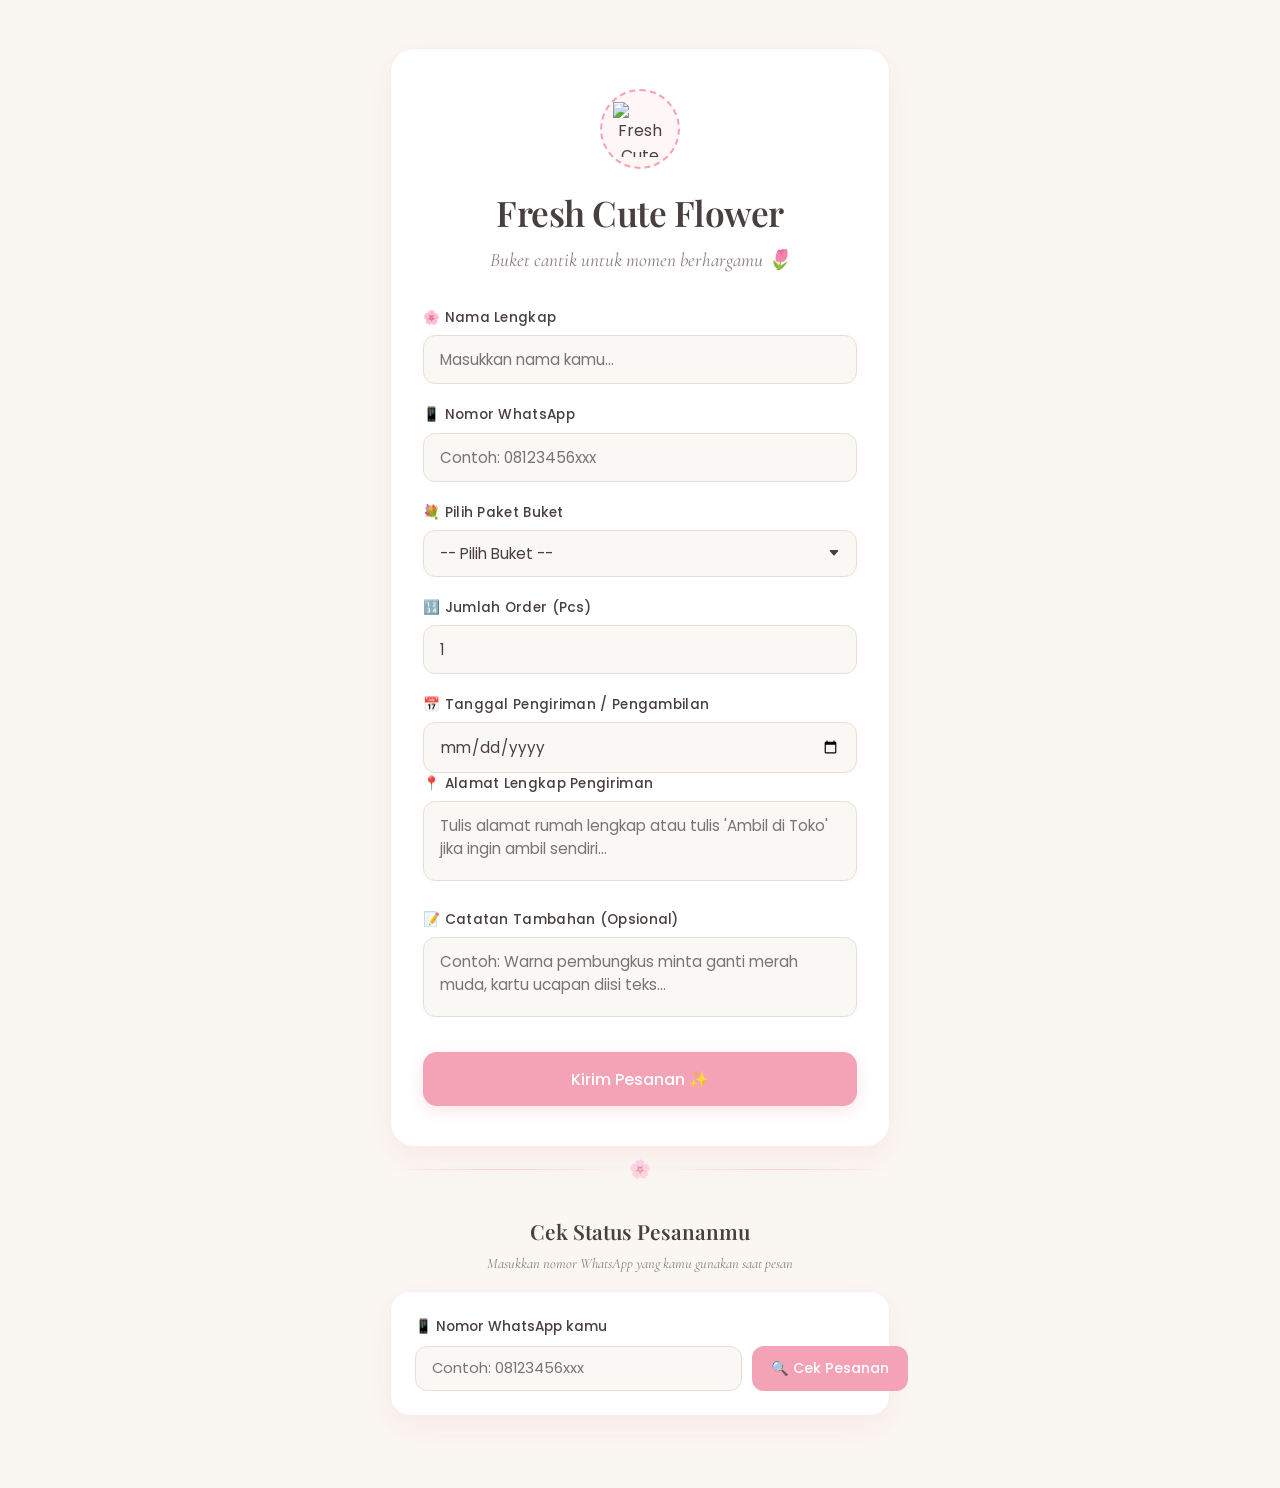
==== index.html @ 0262aad6 "Update index.html" ====
<!DOCTYPE html>
<html lang="id">
<head>
    <meta charset="UTF-8">
    <meta name="viewport" content="width=device-width, initial-scale=1.0">
    <link rel="icon" type="image/png" href="assets/favicon.png">
    <title>Fresh Cute Flower – Pesan Sekarang</title>
    <link rel="preconnect" href="https://fonts.googleapis.com">
    <link href="https://fonts.googleapis.com/css2?family=Cormorant+Garamond:ital,wght@0,400;0,600;1,400&family=Playfair+Display:ital,wght@0,400;0,600;1,400&family=Poppins:wght@300;400;500&display=swap" rel="stylesheet">
    <script src="https://cdn.jsdelivr.net/npm/@supabase/supabase-js@2"></script>
    
    <style>
    :root {
      --primary: #f3a3b5;
      --primary-hover: #eb8fa3;
      --secondary: #e6dfd3;
      --bg-cream: #faf7f2;
      --text-dark: #4a3f3f;
      --text-muted: #8c7e7e;
      --accent: #a3c4bc;
      --shadow: 0 10px 30px rgba(243, 163, 181, 0.15);
      --font-serif: 'Playfair Display', Georgia, serif;
      --font-display: 'Cormorant Garamond', serif;
      --font-sans: 'Poppins', Helvetica, sans-serif;
    }

    * { box-sizing: border-box; margin: 0; padding: 0; }

    body {
      font-family: var(--font-sans);
      background-color: var(--bg-cream);
      color: var(--text-dark);
      line-height: 1.6;
      min-height: 100vh;
      display: flex;
      flex-direction: column;
      align-items: center;
      padding: 1.5rem;
      overflow-x: hidden;
      position: relative;
    }

    /* ============================================
       ANIMASI KELOPAK
       ============================================ */
    .petal {
      position: fixed;
      top: -10%;
      user-select: none;
      pointer-events: none;
      z-index: 1;
      animation: fall linear forwards;
    }

    @keyframes fall {
      0%   { transform: translateY(0) rotate(0deg) translateX(0); opacity: 1; }
      100% { transform: translateY(110vh) rotate(360deg) translateX(100px); opacity: 0; }
    }

    /* ============================================
       CONTAINER FORM UTAMA
       ============================================ */
    .container {
      background: #ffffff;
      width: 100%;
      max-width: 500px;
      border-radius: 24px;
      padding: 2.5rem 2rem;
      box-shadow: var(--shadow);
      position: relative;
      z-index: 2;
      border: 1px solid rgba(243, 163, 181, 0.2);
      margin-top: 1.5rem;
    }

    .header {
      text-align: center;
      margin-bottom: 2rem;
    }

    .logo-container {
      width: 80px;
      height: 80px;
      margin: 0 auto 1rem;
      background-color: #fff6f7;
      border-radius: 50%;
      display: flex;
      align-items: center;
      justify-content: center;
      border: 2px dashed var(--primary);
    }

    .logo-img {
      width: 55px;
      height: 55px;
      object-fit: contain;
    }

    .header h1 {
      font-family: var(--font-serif);
      font-size: 2.2rem;
      color: var(--text-dark);
      font-weight: 600;
      letter-spacing: -0.5px;
    }

    .header p {
      font-family: var(--font-display);
      font-size: 1.2rem;
      color: var(--text-muted);
      font-style: italic;
      margin-top: 0.2rem;
    }

    .form-group { margin-bottom: 1.25rem; }

    .form-group label {
      display: block;
      font-size: 0.85rem;
      font-weight: 500;
      margin-bottom: 0.4rem;
      color: var(--text-dark);
      letter-spacing: 0.3px;
    }

    .form-control {
      width: 100%;
      padding: 0.75rem 1rem;
      font-size: 0.95rem;
      font-family: var(--font-sans);
      color: var(--text-dark);
      background-color: #faf8f5;
      border: 1px solid #ebdcd5;
      border-radius: 12px;
      transition: all 0.3s ease;
    }

    .form-control:focus {
      outline: none;
      border-color: var(--primary);
      background-color: #ffffff;
      box-shadow: 0 0 0 4px rgba(243, 163, 181, 0.15);
    }

    select.form-control {
      appearance: none;
      background-image: url("data:image/svg+xml,%3Csvg xmlns='http://www.w3.org/2000/svg' width='12' height='12' fill='%234a3f3f' viewBox='0 0 16 16'%3E%3Cpath d='M7.247 11.14 2.451 5.658C1.885 5.013 2.345 4 3.204 4h9.592a1 1 0 0 1 .753 1.659l-4.796 5.48a1 1 0 0 1-1.506 0z'/%3E%3C/svg%3E");
      background-repeat: no-repeat;
      background-position: calc(100% - 1rem) center;
    }

    textarea.form-control {
      resize: none;
      min-height: 80px;
    }

    .btn-submit {
      width: 100%;
      padding: 0.9rem;
      background-color: var(--primary);
      color: white;
      border: none;
      border-radius: 14px;
      font-size: 1rem;
      font-weight: 500;
      font-family: var(--font-sans);
      cursor: pointer;
      transition: all 0.3s ease;
      box-shadow: 0 4px 15px rgba(243, 163, 181, 0.3);
      margin-top: 0.5rem;
    }

    .btn-submit:hover {
      background-color: var(--primary-hover);
      transform: translateY(-1px);
      box-shadow: 0 6px 20px rgba(243, 163, 181, 0.4);
    }

    .btn-submit:active { transform: translateY(1px); }

    /* ============================================
       TOAST NOTIFIKASI
       ============================================ */
    .toast {
      position: fixed;
      bottom: -100px;
      left: 50%;
      transform: translateX(-50%);
      background: #4a3f3f;
      color: #fff;
      padding: 1rem 2rem;
      border-radius: 50px;
      font-size: 0.9rem;
      box-shadow: 0 10px 25px rgba(0,0,0,0.2);
      z-index: 100;
      transition: all 0.5s cubic-bezier(0.175, 0.885, 0.32, 1.275);
      white-space: nowrap;
      opacity: 0;
    }

    .toast.show { bottom: 2rem; opacity: 1; }

    /* ============================================
       SECTION HISTORY PESANAN
       Kotak di bawah form utama
       ============================================ */
    .history-section {
      width: 100%;
      max-width: 500px;
      margin-top: 1.5rem;
      margin-bottom: 2rem;
      position: relative;
      z-index: 2;
    }

    /* Judul section history */
    .history-title {
      font-family: var(--font-serif);
      font-size: 1.3rem;
      color: var(--text-dark);
      text-align: center;
      margin-bottom: 1rem;
      font-weight: 600;
    }

    .history-title span {
      font-family: var(--font-display);
      font-style: italic;
      font-size: 0.9rem;
      color: var(--text-muted);
      display: block;
      font-weight: 400;
      margin-top: 0.2rem;
    }

    /* Kotak pencarian nomor HP */
    .history-search-box {
      background: #ffffff;
      border-radius: 20px;
      padding: 1.5rem;
      box-shadow: var(--shadow);
      border: 1px solid rgba(243, 163, 181, 0.2);
      margin-bottom: 1rem;
    }

    .history-search-box label {
      display: block;
      font-size: 0.85rem;
      font-weight: 500;
      margin-bottom: 0.5rem;
      color: var(--text-dark);
    }

    /* Baris input + tombol cari */
    .search-row {
      display: flex;
      gap: 0.6rem;
    }

    .search-row input {
      flex: 1;
      padding: 0.7rem 1rem;
      font-size: 0.92rem;
      font-family: var(--font-sans);
      color: var(--text-dark);
      background-color: #faf8f5;
      border: 1px solid #ebdcd5;
      border-radius: 12px;
      transition: all 0.3s ease;
      outline: none;
    }

    .search-row input:focus {
      border-color: var(--primary);
      background: #fff;
      box-shadow: 0 0 0 3px rgba(243, 163, 181, 0.15);
    }

    .btn-search {
      padding: 0.7rem 1.2rem;
      background-color: var(--primary);
      color: white;
      border: none;
      border-radius: 12px;
      font-size: 0.88rem;
      font-weight: 500;
      font-family: var(--font-sans);
      cursor: pointer;
      transition: all 0.2s ease;
      white-space: nowrap;
    }

    .btn-search:hover {
      background-color: var(--primary-hover);
      transform: translateY(-1px);
    }

    /* ============================================
       HASIL HISTORY — daftar kartu pesanan
       ============================================ */
    .history-results {
      display: none; /* tersembunyi sebelum cari */
    }

    /* Muncul setelah pencarian */
    .history-results.show {
      display: block;
      animation: fadeUp 0.35s ease;
    }

    @keyframes fadeUp {
      from { opacity: 0; transform: translateY(10px); }
      to   { opacity: 1; transform: translateY(0); }
    }

    /* Info nama pembeli di atas hasil */
    .history-info {
      text-align: center;
      font-size: 0.85rem;
      color: var(--text-muted);
      margin-bottom: 0.8rem;
      font-style: italic;
      font-family: var(--font-display);
      font-size: 1rem;
    }

    /* Satu kartu pesanan */
    .history-card {
      background: #ffffff;
      border-radius: 16px;
      padding: 1.2rem 1.4rem;
      margin-bottom: 0.8rem;
      box-shadow: 0 4px 15px rgba(243, 163, 181, 0.1);
      border: 1px solid rgba(243, 163, 181, 0.25);
      transition: box-shadow 0.2s;
    }

    .history-card:hover {
      box-shadow: 0 6px 20px rgba(243, 163, 181, 0.2);
    }

    /* Baris atas kartu: nama produk + waktu */
    .hcard-head {
      display: flex;
      justify-content: space-between;
      align-items: flex-start;
      margin-bottom: 0.7rem;
      flex-wrap: wrap;
      gap: 4px;
    }

    .hcard-produk {
      font-family: var(--font-serif);
      font-size: 1rem;
      font-weight: 600;
      color: var(--text-dark);
    }

    .hcard-waktu {
      font-size: 0.72rem;
      color: var(--text-muted);
    }

    /* Info detail pesanan */
    .hcard-info {
      display: flex;
      flex-direction: column;
      gap: 5px;
      margin-bottom: 0.8rem;
    }

    .hcard-row {
      display: flex;
      gap: 8px;
      font-size: 0.83rem;
    }

    .hcard-row .lbl {
      color: var(--text-muted);
      min-width: 90px;
      font-size: 0.8rem;
    }

    .hcard-row .val {
      color: var(--text-dark);
      font-weight: 500;
    }

    /* ============================================
       BADGE STATUS PESANAN
       Warna berbeda untuk tiap status
       ============================================ */
    .status-badge {
      display: inline-flex;
      align-items: center;
      gap: 5px;
      padding: 0.3rem 0.9rem;
      border-radius: 20px;
      font-size: 0.78rem;
      font-weight: 600;
      letter-spacing: 0.03em;
    }

    /* Status: Baru — biru */
    .status-baru {
      background: #e8f0fe;
      color: #1a56db;
      border: 1px solid #c3d3fa;
    }

    /* Status: Diproses — kuning/amber */
    .status-diproses {
      background: #fff8e1;
      color: #d48806;
      border: 1px solid #ffe082;
    }

    /* Status: Selesai — hijau */
    .status-selesai {
      background: #e8f5e9;
      color: #2e7d32;
      border: 1px solid #a5d6a7;
    }

    /* Pesan kosong / tidak ada pesanan */
    .history-empty {
      text-align: center;
      padding: 1.5rem;
      background: #fff;
      border-radius: 16px;
      border: 1px dashed rgba(243,163,181,0.4);
      font-family: var(--font-display);
      font-style: italic;
      color: var(--text-muted);
      font-size: 1rem;
    }

    /* Loading state */
    .history-loading {
      text-align: center;
      padding: 1rem;
      color: var(--text-muted);
      font-size: 0.88rem;
      font-style: italic;
      font-family: var(--font-display);
    }

    /* Divider dekoratif antar section */
    .section-divider {
      width: 100%;
      max-width: 500px;
      display: flex;
      align-items: center;
      gap: 12px;
      margin: 0.5rem 0;
      z-index: 2;
      position: relative;
    }

    .section-divider::before,
    .section-divider::after {
      content: '';
      flex: 1;
      height: 1px;
      background: linear-gradient(90deg, transparent, rgba(243,163,181,0.5), transparent);
    }

    .section-divider span {
      font-size: 1.1rem;
      opacity: 0.6;
    }

    @media (max-width: 480px) {
      body { padding: 1rem; }
      .container { padding: 2rem 1.25rem; }
      .header h1 { font-size: 1.8rem; }
      .search-row { flex-direction: column; }
      .btn-search { width: 100%; }
    }
  </style>
</head>
<body>

  <!-- FORM PEMESANAN -->
  <div class="container">
    <div class="header">
      <div class="logo-container">
        <img src="assets/logo.png" alt="Fresh Cute Flower" class="logo-img">
      </div>
      <h1>Fresh Cute Flower</h1>
      <p>Buket cantik untuk momen berhargamu 🌷</p>
    </div>

    <div id="orderForm">
      <div class="form-group">
        <label for="nama">🌸 Nama Lengkap</label>
        <input type="text" id="nama" class="form-control" placeholder="Masukkan nama kamu...">
      </div>

      <div class="form-group">
        <label for="nohp">📱 Nomor WhatsApp</label>
        <input type="tel" id="nohp" class="form-control" placeholder="Contoh: 08123456xxx">
      </div>

      <div class="form-group">
        <label for="produk">💐 Pilih Paket Buket</label>
        <select id="produk" class="form-control">
          <option value="" disabled selected>-- Pilih Buket --</option>
          <option value="Buket 20K">Buket 20K</option>
          <option value="Buket 10K">Buket 10K</option>
          <option value="Buket 5K">Buket 5K</option>
        </select>
      </div>

      <div class="form-group">
        <label for="jumlah">🔢 Jumlah Order (Pcs)</label>
        <input type="number" id="jumlah" class="form-control" min="1" value="1">
      </div>

      <div class="form-group">
        <label for="tanggal">📅 Tanggal Pengiriman / Pengambilan</label>
        <input type="date" id="tanggal" class="form-control" placeholder="dd/mm/yyy>
      </div>

      <div class="form-group">
        <label for="alamat">📍 Alamat Lengkap Pengiriman</label>
        <textarea id="alamat" class="form-control" placeholder="Tulis alamat rumah lengkap atau tulis 'Ambil di Toko' jika ingin ambil sendiri..."></textarea>
      </div>

      <div class="form-group">
        <label for="catatan">📝 Catatan Tambahan (Opsional)</label>
        <textarea id="catatan" class="form-control" placeholder="Contoh: Warna pembungkus minta ganti merah muda, kartu ucapan diisi teks..."></textarea>
      </div>

      <button type="button" class="btn-submit" onclick="submitOrder()">Kirim Pesanan ✨</button>
    </div>
  </div>

  <!-- DIVIDER DEKORATIF -->
  <div class="section-divider">
    <span>🌸</span>
  </div>

  <!-- ==========================================
       SECTION HISTORY PESANAN
       Pembeli cari pesanannya pakai nomor HP
       ========================================== -->
  <div class="history-section">

    <div class="history-title">
      Cek Status Pesananmu
      <span>Masukkan nomor WhatsApp yang kamu gunakan saat pesan</span>
    </div>

    <!-- Kotak pencarian -->
    <div class="history-search-box">
      <label for="searchHp">📱 Nomor WhatsApp kamu</label>
      <div class="search-row">
        <input
          type="tel"
          id="searchHp"
          placeholder="Contoh: 08123456xxx"
          onkeydown="if(event.key==='Enter') searchHistory()"
        />
        <!-- onclick panggil fungsi searchHistory() -->
        <button class="btn-search" onclick="searchHistory()">🔍 Cek Pesanan</button>
      </div>
    </div>

    <!-- Hasil pencarian (awalnya tersembunyi) -->
    <div class="history-results" id="historyResults">
      <!-- Diisi oleh JavaScript -->
    </div>

  </div>

  <!-- Toast notifikasi -->
  <div class="toast" id="toast">Pesananmu sukses terkirim! 🌷</div>

  <script>
    // ==========================================
    // KONFIGURASI SUPABASE
    // ==========================================
    const SUPABASE_URL     = "https://vhfhitghvmgqzxbglzfp.supabase.co";
    const SUPABASE_ANON_KEY = "eyJhbGciOiJIUzI1NiIsInR5cCI6IkpXVCJ9.eyJpc3MiOiJzdXBhYmFzZSIsInJlZiI6InZoZmhpdGdodm1ncXp4YmdsemZwIiwicm9sZSI6ImFub24iLCJpYXQiOjE3NzkzODU4NzEsImV4cCI6MjA5NDk2MTg3MX0.bJfdceQ44DQ8C35kZ_RT557EVBikku5B7BQqiYnJAWw";
    const _supabase = supabase.createClient(SUPABASE_URL, SUPABASE_ANON_KEY);


    // ==========================================
    // 1. ANIMASI KELOPAK
    // ==========================================
    const petalEmojis = ['🌸', '🌺', '🌷', '💮', '🏵️'];

    function createPetal() {
      const el = document.createElement('div');
      el.className = 'petal';
      el.textContent = petalEmojis[Math.floor(Math.random() * petalEmojis.length)];
      el.style.left = Math.random() * 100 + 'vw';
      el.style.fontSize = (0.9 + Math.random() * 1.1) + 'rem';
      const dur = 7 + Math.random() * 7;
      el.style.animationDuration = dur + 's';
      el.style.animationDelay = (Math.random() * 4) + 's';
      el.style.opacity = 0.5 + Math.random() * 0.5;
      document.body.appendChild(el);
      setTimeout(() => el.remove(), (dur + 5) * 1000);
    }

    setInterval(createPetal, 1300);
    for (let i = 0; i < 6; i++) setTimeout(createPetal, i * 400);


    // ==========================================
    // 2. SUBMIT PESANAN KE SUPABASE
    // ==========================================
    function submitOrder() {
      const nama    = document.getElementById('nama').value.trim();
      const nohp    = document.getElementById('nohp').value.trim();
      const produk  = document.getElementById('produk').value;
      const jumlah  = document.getElementById('jumlah').value;
      const tanggal = document.getElementById('tanggal').value;
      const alamat  = document.getElementById('alamat').value.trim();
      const catatan = document.getElementById('catatan').value.trim();

      if (!nama || !nohp || !produk || !jumlah || !tanggal || !alamat) {
        alert('Mohon lengkapi semua field ya~ 🌷');
        return;
      }

      let hargaPerPcs = 0;
      if (produk === 'Buket 20K')      hargaPerPcs = 20000;
      else if (produk === 'Buket 10K') hargaPerPcs = 10000;
      else if (produk === 'Buket 5K')  hargaPerPcs = 5000;

      const totalHarga = parseInt(jumlah) * hargaPerPcs;

      let teksDetailOrder = `Produk: ${produk} (${jumlah} pcs) | Tgl Kirim: ${tanggal}`;
      if (catatan) teksDetailOrder += ` | Catatan: ${catatan}`;

      _supabase.from('pesanan').insert([{
        nama_pembeli: nama,
        nomor_hp:     nohp,
        alamat:       alamat,
        detail_order: teksDetailOrder,
        total_harga:  totalHarga,
        status:       'baru',
        tanggal:      tanggal
      }])
      .then(({ error }) => {
        if (error) {
          alert('Gagal mengirim ke database: ' + error.message);
        } else {
          // Tampilkan toast sukses
          const toast = document.getElementById('toast');
          toast.classList.add('show');
          setTimeout(() => toast.classList.remove('show'), 4500);

          // Reset semua input
          ['nama','nohp','jumlah','tanggal','alamat','catatan'].forEach(id => {
            document.getElementById(id).value = '';
          });
          document.getElementById('produk').value = '';

          // Otomatis isi nomor HP di kolom cek history
          // dan langsung tampilkan history pesanan pembeli ini
          document.getElementById('searchHp').value = nohp;
          searchHistory();
        }
      });
    }


    // ==========================================
    // 3. FUNGSI CEK HISTORY PESANAN
    //    Cari pesanan berdasarkan nomor HP pembeli
    //    Hanya tampil pesanan milik nomor HP itu
    // ==========================================
    function searchHistory() {
      const hp = document.getElementById('searchHp').value.trim();
      const resultsEl = document.getElementById('historyResults');

      // Validasi: nomor HP harus diisi
      if (!hp) {
        alert('Masukkan nomor WhatsApp kamu dulu ya~ 🌷');
        return;
      }

      // Tampilkan area hasil + loading
      resultsEl.classList.add('show');
      resultsEl.innerHTML = '<div class="history-loading">🌸 Sedang mencari pesananmu...</div>';

      // Query ke Supabase:
      // .eq('nomor_hp', hp) = filter hanya nomor HP yang cocok
      // .order('id', { ascending: false }) = terbaru di atas
      _supabase
        .from('pesanan')
        .select('*')
        .eq('nomor_hp', hp)
        .order('id', { ascending: false })
        .then(({ data, error }) => {

          if (error) {
            resultsEl.innerHTML = `<div class="history-empty">Gagal mengambil data: ${error.message}</div>`;
            return;
          }

          // Tidak ada pesanan dengan nomor HP ini
          if (!data || data.length === 0) {
            resultsEl.innerHTML = `
              <div class="history-empty">
                Belum ada pesanan dengan nomor <b>${hp}</b> 🌷<br>
                <small style="font-size:0.8rem;margin-top:4px;display:block">Pastikan nomor yang kamu masukkan sama dengan saat pesan</small>
              </div>
            `;
            return;
          }

          // Ada pesanan — tampilkan semua
          // Ambil nama dari pesanan pertama
          const namaPembeli = data[0].nama_pembeli;

          // Render kartu tiap pesanan
          const cards = data.map(order => {

            // Tentukan badge status
            const status = order.status || 'baru';
            const badgeMap = {
              baru:     { cls: 'status-baru',     icon: '🔵', label: 'Pesanan Baru' },
              diproses: { cls: 'status-diproses',  icon: '🟡', label: 'Sedang Diproses' },
              selesai:  { cls: 'status-selesai',   icon: '🟢', label: 'Selesai / Siap Kirim' }
            };
            const badge = badgeMap[status] || badgeMap['baru'];

            // Format tanggal pesan masuk
            // order.created_at = waktu otomatis dari Supabase
            const waktuMasuk = order.created_at
              ? new Date(order.created_at).toLocaleDateString('id-ID', {
                  day: 'numeric', month: 'long', year: 'numeric'
                })
              : '-';

            // Format total harga ke Rupiah
            const totalFmt = order.total_harga
              ? 'Rp ' + parseInt(order.total_harga).toLocaleString('id-ID')
              : '-';

            return `
              <div class="history-card">
                <div class="hcard-head">
                  <span class="hcard-produk">💐 ${order.detail_order}</span>
                  <span class="hcard-waktu">${waktuMasuk}</span>
                </div>
                <div class="hcard-info">
                  <div class="hcard-row">
                    <span class="lbl">💰 Total</span>
                    <span class="val">${totalFmt}</span>
                  </div>
                  <div class="hcard-row">
                    <span class="lbl">📍 Alamat</span>
                    <span class="val">${order.alamat}</span>
                  </div>
                </div>
                <!-- Badge status — warna berubah sesuai yang diupdate admin -->
                <span class="status-badge ${badge.cls}">
                  ${badge.icon} ${badge.label}
                </span>
              </div>
            `;
          }).join('');

          // Gabungkan info nama + semua kartu
          resultsEl.innerHTML = `
            <div class="history-info">
              Halo, <b>${namaPembeli}</b>! 🌸 Kamu punya <b>${data.length}</b> pesanan
            </div>
            ${cards}
          `;
        });
    }
  </script>
</body>
</html>
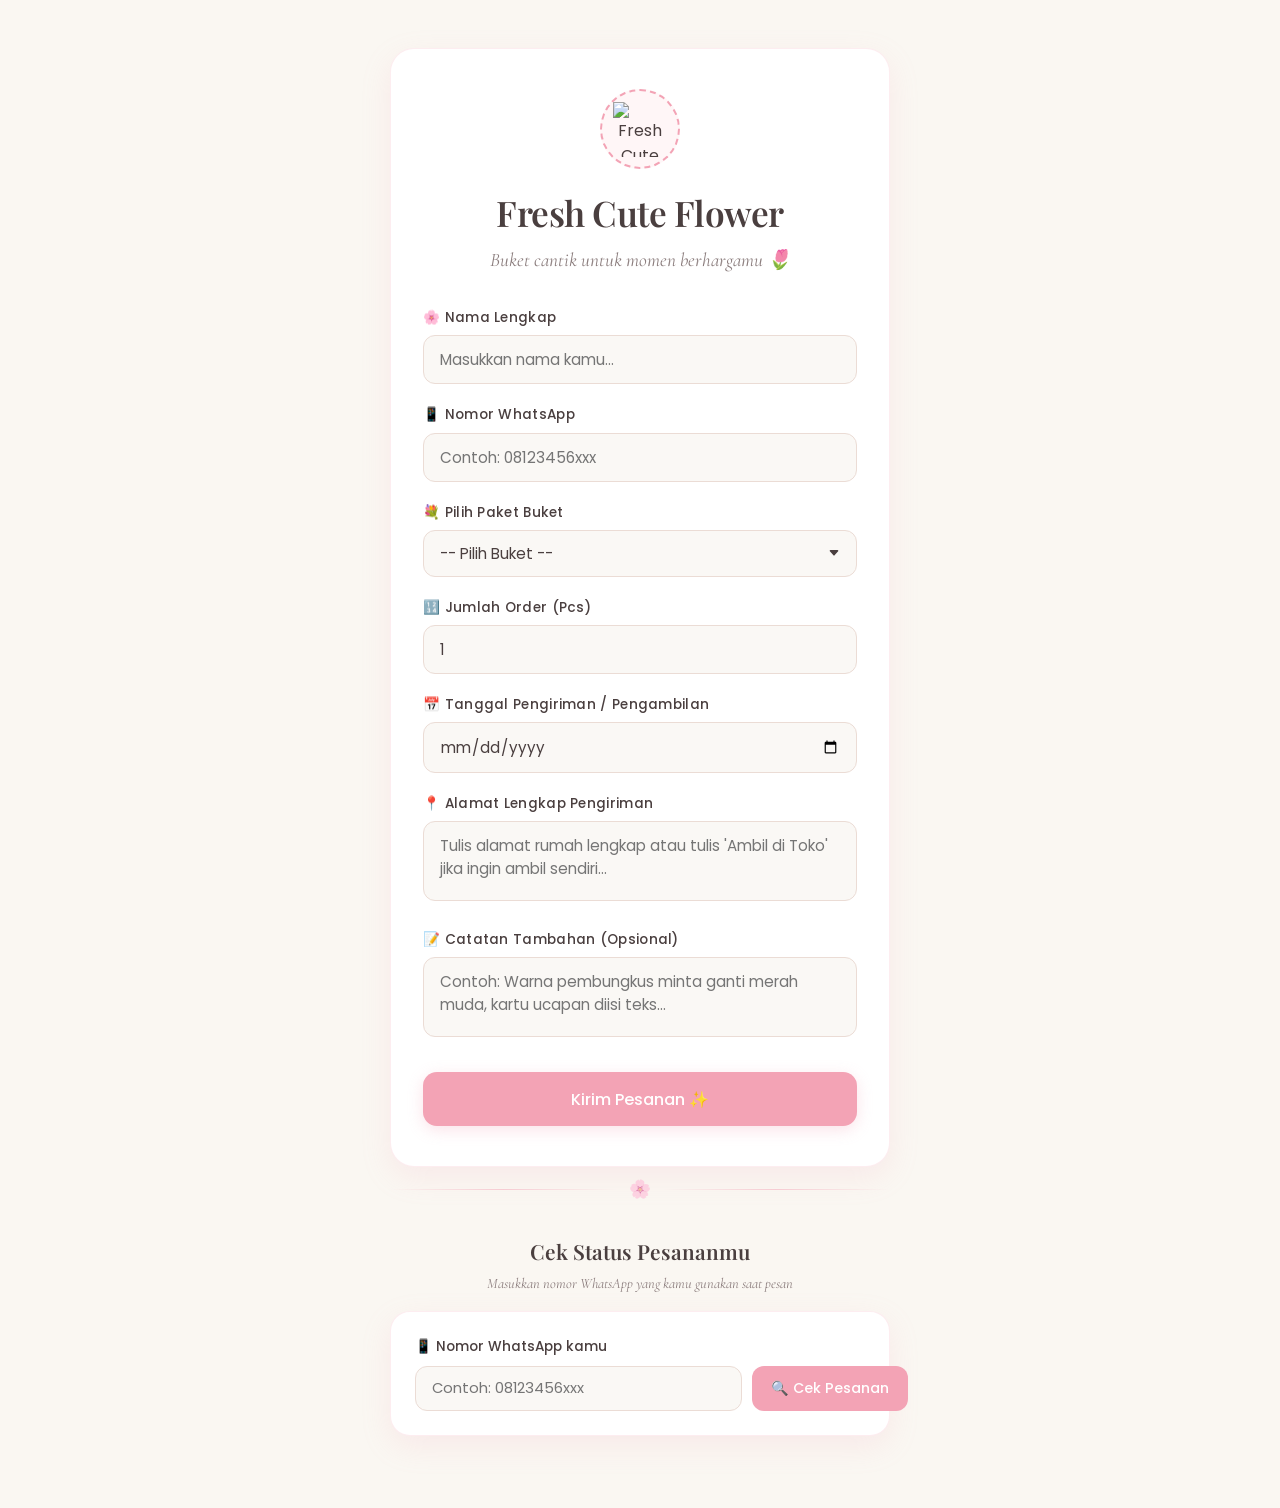
==== commit 29069c09: "Fix placeholder attribute in date input field" ====
--- a/index.html
+++ b/index.html
@@ -519,7 +519,7 @@
 
       <div class="form-group">
         <label for="tanggal">📅 Tanggal Pengiriman / Pengambilan</label>
-        <input type="date" id="tanggal" class="form-control" placeholder="dd/mm/yyy>
+        <input type="date" id="tanggal" class="form-control" placeholder="dd/mm/yyyy">
       </div>
 
       <div class="form-group">
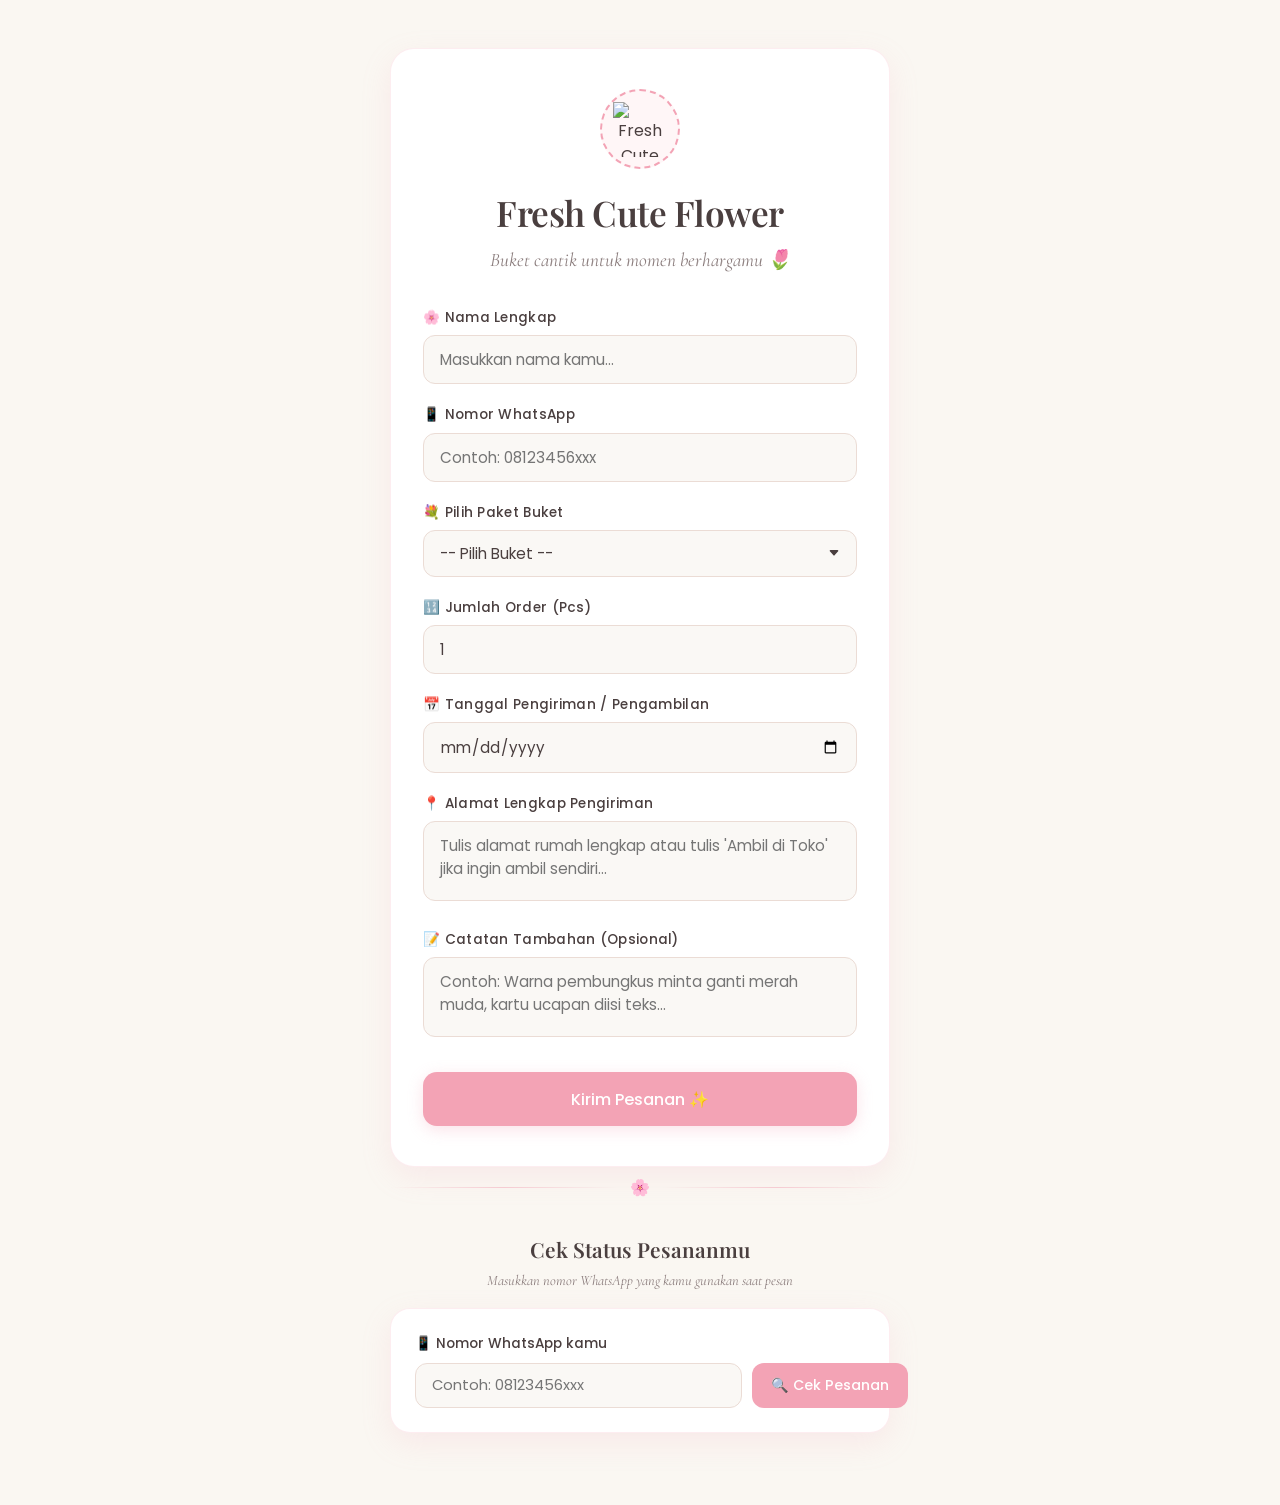
==== commit fc020d55: "Update index.html" ====
--- a/index.html
+++ b/index.html
@@ -1,483 +1,17 @@
 <!DOCTYPE html>
 <html lang="id">
 <head>
-    <meta charset="UTF-8">
-    <meta name="viewport" content="width=device-width, initial-scale=1.0">
-    <link rel="icon" type="image/png" href="assets/favicon.png">
-    <title>Fresh Cute Flower – Pesan Sekarang</title>
-    <link rel="preconnect" href="https://fonts.googleapis.com">
-    <link href="https://fonts.googleapis.com/css2?family=Cormorant+Garamond:ital,wght@0,400;0,600;1,400&family=Playfair+Display:ital,wght@0,400;0,600;1,400&family=Poppins:wght@300;400;500&display=swap" rel="stylesheet">
-    <script src="https://cdn.jsdelivr.net/npm/@supabase/supabase-js@2"></script>
-    
-    <style>
-    :root {
-      --primary: #f3a3b5;
-      --primary-hover: #eb8fa3;
-      --secondary: #e6dfd3;
-      --bg-cream: #faf7f2;
-      --text-dark: #4a3f3f;
-      --text-muted: #8c7e7e;
-      --accent: #a3c4bc;
-      --shadow: 0 10px 30px rgba(243, 163, 181, 0.15);
-      --font-serif: 'Playfair Display', Georgia, serif;
-      --font-display: 'Cormorant Garamond', serif;
-      --font-sans: 'Poppins', Helvetica, sans-serif;
-    }
+  <meta charset="UTF-8">
+  <meta name="viewport" content="width=device-width, initial-scale=1.0">
+  <link rel="icon" type="image/png" href="assets/favicon.png">
+  <title>Fresh Cute Flower – Pesan Sekarang</title>
 
-    * { box-sizing: border-box; margin: 0; padding: 0; }
+  <!-- Google Fonts -->
+  <link rel="preconnect" href="https://fonts.googleapis.com">
+  <link href="https://fonts.googleapis.com/css2?family=Cormorant+Garamond:ital,wght@0,400;0,600;1,400&family=Playfair+Display:ital,wght@0,400;0,600;1,400&family=Poppins:wght@300;400;500&display=swap" rel="stylesheet">
 
-    body {
-      font-family: var(--font-sans);
-      background-color: var(--bg-cream);
-      color: var(--text-dark);
-      line-height: 1.6;
-      min-height: 100vh;
-      display: flex;
-      flex-direction: column;
-      align-items: center;
-      padding: 1.5rem;
-      overflow-x: hidden;
-      position: relative;
-    }
-
-    /* ============================================
-       ANIMASI KELOPAK
-       ============================================ */
-    .petal {
-      position: fixed;
-      top: -10%;
-      user-select: none;
-      pointer-events: none;
-      z-index: 1;
-      animation: fall linear forwards;
-    }
-
-    @keyframes fall {
-      0%   { transform: translateY(0) rotate(0deg) translateX(0); opacity: 1; }
-      100% { transform: translateY(110vh) rotate(360deg) translateX(100px); opacity: 0; }
-    }
-
-    /* ============================================
-       CONTAINER FORM UTAMA
-       ============================================ */
-    .container {
-      background: #ffffff;
-      width: 100%;
-      max-width: 500px;
-      border-radius: 24px;
-      padding: 2.5rem 2rem;
-      box-shadow: var(--shadow);
-      position: relative;
-      z-index: 2;
-      border: 1px solid rgba(243, 163, 181, 0.2);
-      margin-top: 1.5rem;
-    }
-
-    .header {
-      text-align: center;
-      margin-bottom: 2rem;
-    }
-
-    .logo-container {
-      width: 80px;
-      height: 80px;
-      margin: 0 auto 1rem;
-      background-color: #fff6f7;
-      border-radius: 50%;
-      display: flex;
-      align-items: center;
-      justify-content: center;
-      border: 2px dashed var(--primary);
-    }
-
-    .logo-img {
-      width: 55px;
-      height: 55px;
-      object-fit: contain;
-    }
-
-    .header h1 {
-      font-family: var(--font-serif);
-      font-size: 2.2rem;
-      color: var(--text-dark);
-      font-weight: 600;
-      letter-spacing: -0.5px;
-    }
-
-    .header p {
-      font-family: var(--font-display);
-      font-size: 1.2rem;
-      color: var(--text-muted);
-      font-style: italic;
-      margin-top: 0.2rem;
-    }
-
-    .form-group { margin-bottom: 1.25rem; }
-
-    .form-group label {
-      display: block;
-      font-size: 0.85rem;
-      font-weight: 500;
-      margin-bottom: 0.4rem;
-      color: var(--text-dark);
-      letter-spacing: 0.3px;
-    }
-
-    .form-control {
-      width: 100%;
-      padding: 0.75rem 1rem;
-      font-size: 0.95rem;
-      font-family: var(--font-sans);
-      color: var(--text-dark);
-      background-color: #faf8f5;
-      border: 1px solid #ebdcd5;
-      border-radius: 12px;
-      transition: all 0.3s ease;
-    }
-
-    .form-control:focus {
-      outline: none;
-      border-color: var(--primary);
-      background-color: #ffffff;
-      box-shadow: 0 0 0 4px rgba(243, 163, 181, 0.15);
-    }
-
-    select.form-control {
-      appearance: none;
-      background-image: url("data:image/svg+xml,%3Csvg xmlns='http://www.w3.org/2000/svg' width='12' height='12' fill='%234a3f3f' viewBox='0 0 16 16'%3E%3Cpath d='M7.247 11.14 2.451 5.658C1.885 5.013 2.345 4 3.204 4h9.592a1 1 0 0 1 .753 1.659l-4.796 5.48a1 1 0 0 1-1.506 0z'/%3E%3C/svg%3E");
-      background-repeat: no-repeat;
-      background-position: calc(100% - 1rem) center;
-    }
-
-    textarea.form-control {
-      resize: none;
-      min-height: 80px;
-    }
-
-    .btn-submit {
-      width: 100%;
-      padding: 0.9rem;
-      background-color: var(--primary);
-      color: white;
-      border: none;
-      border-radius: 14px;
-      font-size: 1rem;
-      font-weight: 500;
-      font-family: var(--font-sans);
-      cursor: pointer;
-      transition: all 0.3s ease;
-      box-shadow: 0 4px 15px rgba(243, 163, 181, 0.3);
-      margin-top: 0.5rem;
-    }
-
-    .btn-submit:hover {
-      background-color: var(--primary-hover);
-      transform: translateY(-1px);
-      box-shadow: 0 6px 20px rgba(243, 163, 181, 0.4);
-    }
-
-    .btn-submit:active { transform: translateY(1px); }
-
-    /* ============================================
-       TOAST NOTIFIKASI
-       ============================================ */
-    .toast {
-      position: fixed;
-      bottom: -100px;
-      left: 50%;
-      transform: translateX(-50%);
-      background: #4a3f3f;
-      color: #fff;
-      padding: 1rem 2rem;
-      border-radius: 50px;
-      font-size: 0.9rem;
-      box-shadow: 0 10px 25px rgba(0,0,0,0.2);
-      z-index: 100;
-      transition: all 0.5s cubic-bezier(0.175, 0.885, 0.32, 1.275);
-      white-space: nowrap;
-      opacity: 0;
-    }
-
-    .toast.show { bottom: 2rem; opacity: 1; }
-
-    /* ============================================
-       SECTION HISTORY PESANAN
-       Kotak di bawah form utama
-       ============================================ */
-    .history-section {
-      width: 100%;
-      max-width: 500px;
-      margin-top: 1.5rem;
-      margin-bottom: 2rem;
-      position: relative;
-      z-index: 2;
-    }
-
-    /* Judul section history */
-    .history-title {
-      font-family: var(--font-serif);
-      font-size: 1.3rem;
-      color: var(--text-dark);
-      text-align: center;
-      margin-bottom: 1rem;
-      font-weight: 600;
-    }
-
-    .history-title span {
-      font-family: var(--font-display);
-      font-style: italic;
-      font-size: 0.9rem;
-      color: var(--text-muted);
-      display: block;
-      font-weight: 400;
-      margin-top: 0.2rem;
-    }
-
-    /* Kotak pencarian nomor HP */
-    .history-search-box {
-      background: #ffffff;
-      border-radius: 20px;
-      padding: 1.5rem;
-      box-shadow: var(--shadow);
-      border: 1px solid rgba(243, 163, 181, 0.2);
-      margin-bottom: 1rem;
-    }
-
-    .history-search-box label {
-      display: block;
-      font-size: 0.85rem;
-      font-weight: 500;
-      margin-bottom: 0.5rem;
-      color: var(--text-dark);
-    }
-
-    /* Baris input + tombol cari */
-    .search-row {
-      display: flex;
-      gap: 0.6rem;
-    }
-
-    .search-row input {
-      flex: 1;
-      padding: 0.7rem 1rem;
-      font-size: 0.92rem;
-      font-family: var(--font-sans);
-      color: var(--text-dark);
-      background-color: #faf8f5;
-      border: 1px solid #ebdcd5;
-      border-radius: 12px;
-      transition: all 0.3s ease;
-      outline: none;
-    }
-
-    .search-row input:focus {
-      border-color: var(--primary);
-      background: #fff;
-      box-shadow: 0 0 0 3px rgba(243, 163, 181, 0.15);
-    }
-
-    .btn-search {
-      padding: 0.7rem 1.2rem;
-      background-color: var(--primary);
-      color: white;
-      border: none;
-      border-radius: 12px;
-      font-size: 0.88rem;
-      font-weight: 500;
-      font-family: var(--font-sans);
-      cursor: pointer;
-      transition: all 0.2s ease;
-      white-space: nowrap;
-    }
-
-    .btn-search:hover {
-      background-color: var(--primary-hover);
-      transform: translateY(-1px);
-    }
-
-    /* ============================================
-       HASIL HISTORY — daftar kartu pesanan
-       ============================================ */
-    .history-results {
-      display: none; /* tersembunyi sebelum cari */
-    }
-
-    /* Muncul setelah pencarian */
-    .history-results.show {
-      display: block;
-      animation: fadeUp 0.35s ease;
-    }
-
-    @keyframes fadeUp {
-      from { opacity: 0; transform: translateY(10px); }
-      to   { opacity: 1; transform: translateY(0); }
-    }
-
-    /* Info nama pembeli di atas hasil */
-    .history-info {
-      text-align: center;
-      font-size: 0.85rem;
-      color: var(--text-muted);
-      margin-bottom: 0.8rem;
-      font-style: italic;
-      font-family: var(--font-display);
-      font-size: 1rem;
-    }
-
-    /* Satu kartu pesanan */
-    .history-card {
-      background: #ffffff;
-      border-radius: 16px;
-      padding: 1.2rem 1.4rem;
-      margin-bottom: 0.8rem;
-      box-shadow: 0 4px 15px rgba(243, 163, 181, 0.1);
-      border: 1px solid rgba(243, 163, 181, 0.25);
-      transition: box-shadow 0.2s;
-    }
-
-    .history-card:hover {
-      box-shadow: 0 6px 20px rgba(243, 163, 181, 0.2);
-    }
-
-    /* Baris atas kartu: nama produk + waktu */
-    .hcard-head {
-      display: flex;
-      justify-content: space-between;
-      align-items: flex-start;
-      margin-bottom: 0.7rem;
-      flex-wrap: wrap;
-      gap: 4px;
-    }
-
-    .hcard-produk {
-      font-family: var(--font-serif);
-      font-size: 1rem;
-      font-weight: 600;
-      color: var(--text-dark);
-    }
-
-    .hcard-waktu {
-      font-size: 0.72rem;
-      color: var(--text-muted);
-    }
-
-    /* Info detail pesanan */
-    .hcard-info {
-      display: flex;
-      flex-direction: column;
-      gap: 5px;
-      margin-bottom: 0.8rem;
-    }
-
-    .hcard-row {
-      display: flex;
-      gap: 8px;
-      font-size: 0.83rem;
-    }
-
-    .hcard-row .lbl {
-      color: var(--text-muted);
-      min-width: 90px;
-      font-size: 0.8rem;
-    }
-
-    .hcard-row .val {
-      color: var(--text-dark);
-      font-weight: 500;
-    }
-
-    /* ============================================
-       BADGE STATUS PESANAN
-       Warna berbeda untuk tiap status
-       ============================================ */
-    .status-badge {
-      display: inline-flex;
-      align-items: center;
-      gap: 5px;
-      padding: 0.3rem 0.9rem;
-      border-radius: 20px;
-      font-size: 0.78rem;
-      font-weight: 600;
-      letter-spacing: 0.03em;
-    }
-
-    /* Status: Baru — biru */
-    .status-baru {
-      background: #e8f0fe;
-      color: #1a56db;
-      border: 1px solid #c3d3fa;
-    }
-
-    /* Status: Diproses — kuning/amber */
-    .status-diproses {
-      background: #fff8e1;
-      color: #d48806;
-      border: 1px solid #ffe082;
-    }
-
-    /* Status: Selesai — hijau */
-    .status-selesai {
-      background: #e8f5e9;
-      color: #2e7d32;
-      border: 1px solid #a5d6a7;
-    }
-
-    /* Pesan kosong / tidak ada pesanan */
-    .history-empty {
-      text-align: center;
-      padding: 1.5rem;
-      background: #fff;
-      border-radius: 16px;
-      border: 1px dashed rgba(243,163,181,0.4);
-      font-family: var(--font-display);
-      font-style: italic;
-      color: var(--text-muted);
-      font-size: 1rem;
-    }
-
-    /* Loading state */
-    .history-loading {
-      text-align: center;
-      padding: 1rem;
-      color: var(--text-muted);
-      font-size: 0.88rem;
-      font-style: italic;
-      font-family: var(--font-display);
-    }
-
-    /* Divider dekoratif antar section */
-    .section-divider {
-      width: 100%;
-      max-width: 500px;
-      display: flex;
-      align-items: center;
-      gap: 12px;
-      margin: 0.5rem 0;
-      z-index: 2;
-      position: relative;
-    }
-
-    .section-divider::before,
-    .section-divider::after {
-      content: '';
-      flex: 1;
-      height: 1px;
-      background: linear-gradient(90deg, transparent, rgba(243,163,181,0.5), transparent);
-    }
-
-    .section-divider span {
-      font-size: 1.1rem;
-      opacity: 0.6;
-    }
-
-    @media (max-width: 480px) {
-      body { padding: 1rem; }
-      .container { padding: 2rem 1.25rem; }
-      .header h1 { font-size: 1.8rem; }
-      .search-row { flex-direction: column; }
-      .btn-search { width: 100%; }
-    }
-  </style>
+  <!-- CSS dipisah ke file sendiri -->
+  <link rel="stylesheet" href="css/style.css">
 </head>
 <body>
 
@@ -496,12 +30,10 @@
         <label for="nama">🌸 Nama Lengkap</label>
         <input type="text" id="nama" class="form-control" placeholder="Masukkan nama kamu...">
       </div>
-
       <div class="form-group">
         <label for="nohp">📱 Nomor WhatsApp</label>
         <input type="tel" id="nohp" class="form-control" placeholder="Contoh: 08123456xxx">
       </div>
-
       <div class="form-group">
         <label for="produk">💐 Pilih Paket Buket</label>
         <select id="produk" class="form-control">
@@ -511,271 +43,52 @@
           <option value="Buket 5K">Buket 5K</option>
         </select>
       </div>
-
       <div class="form-group">
         <label for="jumlah">🔢 Jumlah Order (Pcs)</label>
         <input type="number" id="jumlah" class="form-control" min="1" value="1">
       </div>
-
       <div class="form-group">
         <label for="tanggal">📅 Tanggal Pengiriman / Pengambilan</label>
-        <input type="date" id="tanggal" class="form-control" placeholder="dd/mm/yyyy">
+        <input type="date" id="tanggal" class="form-control">
       </div>
-
       <div class="form-group">
         <label for="alamat">📍 Alamat Lengkap Pengiriman</label>
         <textarea id="alamat" class="form-control" placeholder="Tulis alamat rumah lengkap atau tulis 'Ambil di Toko' jika ingin ambil sendiri..."></textarea>
       </div>
-
       <div class="form-group">
         <label for="catatan">📝 Catatan Tambahan (Opsional)</label>
         <textarea id="catatan" class="form-control" placeholder="Contoh: Warna pembungkus minta ganti merah muda, kartu ucapan diisi teks..."></textarea>
       </div>
-
       <button type="button" class="btn-submit" onclick="submitOrder()">Kirim Pesanan ✨</button>
     </div>
   </div>
 
-  <!-- DIVIDER DEKORATIF -->
-  <div class="section-divider">
-    <span>🌸</span>
-  </div>
+  <!-- Divider dekoratif -->
+  <div class="section-divider"><span>🌸</span></div>
 
-  <!-- ==========================================
-       SECTION HISTORY PESANAN
-       Pembeli cari pesanannya pakai nomor HP
-       ========================================== -->
+  <!-- SECTION CEK STATUS PESANAN -->
   <div class="history-section">
-
     <div class="history-title">
       Cek Status Pesananmu
       <span>Masukkan nomor WhatsApp yang kamu gunakan saat pesan</span>
     </div>
-
-    <!-- Kotak pencarian -->
     <div class="history-search-box">
       <label for="searchHp">📱 Nomor WhatsApp kamu</label>
       <div class="search-row">
-        <input
-          type="tel"
-          id="searchHp"
-          placeholder="Contoh: 08123456xxx"
-          onkeydown="if(event.key==='Enter') searchHistory()"
-        />
-        <!-- onclick panggil fungsi searchHistory() -->
+        <input type="tel" id="searchHp" placeholder="Contoh: 08123456xxx"
+          onkeydown="if(event.key==='Enter') searchHistory()"/>
         <button class="btn-search" onclick="searchHistory()">🔍 Cek Pesanan</button>
       </div>
     </div>
-
-    <!-- Hasil pencarian (awalnya tersembunyi) -->
-    <div class="history-results" id="historyResults">
-      <!-- Diisi oleh JavaScript -->
-    </div>
-
+    <div class="history-results" id="historyResults"></div>
   </div>
 
   <!-- Toast notifikasi -->
   <div class="toast" id="toast">Pesananmu sukses terkirim! 🌷</div>
 
-  <script>
-    // ==========================================
-    // KONFIGURASI SUPABASE
-    // ==========================================
-    const SUPABASE_URL     = "https://vhfhitghvmgqzxbglzfp.supabase.co";
-    const SUPABASE_ANON_KEY = "eyJhbGciOiJIUzI1NiIsInR5cCI6IkpXVCJ9.eyJpc3MiOiJzdXBhYmFzZSIsInJlZiI6InZoZmhpdGdodm1ncXp4YmdsemZwIiwicm9sZSI6ImFub24iLCJpYXQiOjE3NzkzODU4NzEsImV4cCI6MjA5NDk2MTg3MX0.bJfdceQ44DQ8C35kZ_RT557EVBikku5B7BQqiYnJAWw";
-    const _supabase = supabase.createClient(SUPABASE_URL, SUPABASE_ANON_KEY);
-
-
-    // ==========================================
-    // 1. ANIMASI KELOPAK
-    // ==========================================
-    const petalEmojis = ['🌸', '🌺', '🌷', '💮', '🏵️'];
-
-    function createPetal() {
-      const el = document.createElement('div');
-      el.className = 'petal';
-      el.textContent = petalEmojis[Math.floor(Math.random() * petalEmojis.length)];
-      el.style.left = Math.random() * 100 + 'vw';
-      el.style.fontSize = (0.9 + Math.random() * 1.1) + 'rem';
-      const dur = 7 + Math.random() * 7;
-      el.style.animationDuration = dur + 's';
-      el.style.animationDelay = (Math.random() * 4) + 's';
-      el.style.opacity = 0.5 + Math.random() * 0.5;
-      document.body.appendChild(el);
-      setTimeout(() => el.remove(), (dur + 5) * 1000);
-    }
-
-    setInterval(createPetal, 1300);
-    for (let i = 0; i < 6; i++) setTimeout(createPetal, i * 400);
-
-
-    // ==========================================
-    // 2. SUBMIT PESANAN KE SUPABASE
-    // ==========================================
-    function submitOrder() {
-      const nama    = document.getElementById('nama').value.trim();
-      const nohp    = document.getElementById('nohp').value.trim();
-      const produk  = document.getElementById('produk').value;
-      const jumlah  = document.getElementById('jumlah').value;
-      const tanggal = document.getElementById('tanggal').value;
-      const alamat  = document.getElementById('alamat').value.trim();
-      const catatan = document.getElementById('catatan').value.trim();
-
-      if (!nama || !nohp || !produk || !jumlah || !tanggal || !alamat) {
-        alert('Mohon lengkapi semua field ya~ 🌷');
-        return;
-      }
-
-      let hargaPerPcs = 0;
-      if (produk === 'Buket 20K')      hargaPerPcs = 20000;
-      else if (produk === 'Buket 10K') hargaPerPcs = 10000;
-      else if (produk === 'Buket 5K')  hargaPerPcs = 5000;
-
-      const totalHarga = parseInt(jumlah) * hargaPerPcs;
-
-      let teksDetailOrder = `Produk: ${produk} (${jumlah} pcs) | Tgl Kirim: ${tanggal}`;
-      if (catatan) teksDetailOrder += ` | Catatan: ${catatan}`;
-
-      _supabase.from('pesanan').insert([{
-        nama_pembeli: nama,
-        nomor_hp:     nohp,
-        alamat:       alamat,
-        detail_order: teksDetailOrder,
-        total_harga:  totalHarga,
-        status:       'baru',
-        tanggal:      tanggal
-      }])
-      .then(({ error }) => {
-        if (error) {
-          alert('Gagal mengirim ke database: ' + error.message);
-        } else {
-          // Tampilkan toast sukses
-          const toast = document.getElementById('toast');
-          toast.classList.add('show');
-          setTimeout(() => toast.classList.remove('show'), 4500);
-
-          // Reset semua input
-          ['nama','nohp','jumlah','tanggal','alamat','catatan'].forEach(id => {
-            document.getElementById(id).value = '';
-          });
-          document.getElementById('produk').value = '';
-
-          // Otomatis isi nomor HP di kolom cek history
-          // dan langsung tampilkan history pesanan pembeli ini
-          document.getElementById('searchHp').value = nohp;
-          searchHistory();
-        }
-      });
-    }
-
-
-    // ==========================================
-    // 3. FUNGSI CEK HISTORY PESANAN
-    //    Cari pesanan berdasarkan nomor HP pembeli
-    //    Hanya tampil pesanan milik nomor HP itu
-    // ==========================================
-    function searchHistory() {
-      const hp = document.getElementById('searchHp').value.trim();
-      const resultsEl = document.getElementById('historyResults');
-
-      // Validasi: nomor HP harus diisi
-      if (!hp) {
-        alert('Masukkan nomor WhatsApp kamu dulu ya~ 🌷');
-        return;
-      }
-
-      // Tampilkan area hasil + loading
-      resultsEl.classList.add('show');
-      resultsEl.innerHTML = '<div class="history-loading">🌸 Sedang mencari pesananmu...</div>';
-
-      // Query ke Supabase:
-      // .eq('nomor_hp', hp) = filter hanya nomor HP yang cocok
-      // .order('id', { ascending: false }) = terbaru di atas
-      _supabase
-        .from('pesanan')
-        .select('*')
-        .eq('nomor_hp', hp)
-        .order('id', { ascending: false })
-        .then(({ data, error }) => {
-
-          if (error) {
-            resultsEl.innerHTML = `<div class="history-empty">Gagal mengambil data: ${error.message}</div>`;
-            return;
-          }
-
-          // Tidak ada pesanan dengan nomor HP ini
-          if (!data || data.length === 0) {
-            resultsEl.innerHTML = `
-              <div class="history-empty">
-                Belum ada pesanan dengan nomor <b>${hp}</b> 🌷<br>
-                <small style="font-size:0.8rem;margin-top:4px;display:block">Pastikan nomor yang kamu masukkan sama dengan saat pesan</small>
-              </div>
-            `;
-            return;
-          }
-
-          // Ada pesanan — tampilkan semua
-          // Ambil nama dari pesanan pertama
-          const namaPembeli = data[0].nama_pembeli;
-
-          // Render kartu tiap pesanan
-          const cards = data.map(order => {
-
-            // Tentukan badge status
-            const status = order.status || 'baru';
-            const badgeMap = {
-              baru:     { cls: 'status-baru',     icon: '🔵', label: 'Pesanan Baru' },
-              diproses: { cls: 'status-diproses',  icon: '🟡', label: 'Sedang Diproses' },
-              selesai:  { cls: 'status-selesai',   icon: '🟢', label: 'Selesai / Siap Kirim' }
-            };
-            const badge = badgeMap[status] || badgeMap['baru'];
-
-            // Format tanggal pesan masuk
-            // order.created_at = waktu otomatis dari Supabase
-            const waktuMasuk = order.created_at
-              ? new Date(order.created_at).toLocaleDateString('id-ID', {
-                  day: 'numeric', month: 'long', year: 'numeric'
-                })
-              : '-';
-
-            // Format total harga ke Rupiah
-            const totalFmt = order.total_harga
-              ? 'Rp ' + parseInt(order.total_harga).toLocaleString('id-ID')
-              : '-';
-
-            return `
-              <div class="history-card">
-                <div class="hcard-head">
-                  <span class="hcard-produk">💐 ${order.detail_order}</span>
-                  <span class="hcard-waktu">${waktuMasuk}</span>
-                </div>
-                <div class="hcard-info">
-                  <div class="hcard-row">
-                    <span class="lbl">💰 Total</span>
-                    <span class="val">${totalFmt}</span>
-                  </div>
-                  <div class="hcard-row">
-                    <span class="lbl">📍 Alamat</span>
-                    <span class="val">${order.alamat}</span>
-                  </div>
-                </div>
-                <!-- Badge status — warna berubah sesuai yang diupdate admin -->
-                <span class="status-badge ${badge.cls}">
-                  ${badge.icon} ${badge.label}
-                </span>
-              </div>
-            `;
-          }).join('');
-
-          // Gabungkan info nama + semua kartu
-          resultsEl.innerHTML = `
-            <div class="history-info">
-              Halo, <b>${namaPembeli}</b>! 🌸 Kamu punya <b>${data.length}</b> pesanan
-            </div>
-            ${cards}
-          `;
-        });
-    }
-  </script>
+  <!-- Supabase SDK -->
+  <script src="https://cdn.jsdelivr.net/npm/@supabase/supabase-js@2"></script>
+  <!-- JavaScript dipisah ke file sendiri -->
+  <script src="js/main.js"></script>
 </body>
 </html>
--- a/css/style.css
+++ b/css/style.css
@@ -0,0 +1,410 @@
+/* ============================================
+   css/style.css
+   CSS untuk halaman pembeli (index.html)
+   ============================================ */
+
+:root {
+  --primary:      #f3a3b5;
+  --primary-hover:#eb8fa3;
+  --bg-cream:     #faf7f2;
+  --text-dark:    #4a3f3f;
+  --text-muted:   #8c7e7e;
+  --shadow:       0 10px 30px rgba(243, 163, 181, 0.15);
+  --font-serif:   'Playfair Display', Georgia, serif;
+  --font-display: 'Cormorant Garamond', serif;
+  --font-sans:    'Poppins', Helvetica, sans-serif;
+}
+
+*, *::before, *::after { box-sizing: border-box; margin: 0; padding: 0; }
+
+body {
+  font-family: var(--font-sans);
+  background-color: var(--bg-cream);
+  color: var(--text-dark);
+  line-height: 1.6;
+  min-height: 100vh;
+  display: flex;
+  flex-direction: column;
+  align-items: center;
+  padding: 1.5rem;
+  overflow-x: hidden;
+  position: relative;
+}
+
+/* ============================================
+   ANIMASI KELOPAK GUGUR
+   ============================================ */
+.petal {
+  position: fixed;
+  top: -10%;
+  user-select: none;
+  pointer-events: none;
+  z-index: 1;
+  animation: fall linear forwards;
+}
+
+@keyframes fall {
+  0%   { transform: translateY(0) rotate(0deg) translateX(0); opacity: 1; }
+  100% { transform: translateY(110vh) rotate(360deg) translateX(100px); opacity: 0; }
+}
+
+/* ============================================
+   CONTAINER FORM UTAMA
+   ============================================ */
+.container {
+  background: #ffffff;
+  width: 100%;
+  max-width: 500px;
+  border-radius: 24px;
+  padding: 2.5rem 2rem;
+  box-shadow: var(--shadow);
+  position: relative;
+  z-index: 2;
+  border: 1px solid rgba(243, 163, 181, 0.2);
+  margin-top: 1.5rem;
+}
+
+/* ============================================
+   HEADER
+   ============================================ */
+.header { text-align: center; margin-bottom: 2rem; }
+
+.logo-container {
+  width: 80px;
+  height: 80px;
+  margin: 0 auto 1rem;
+  background-color: #fff6f7;
+  border-radius: 50%;
+  display: flex;
+  align-items: center;
+  justify-content: center;
+  border: 2px dashed var(--primary);
+}
+
+.logo-img { width: 55px; height: 55px; object-fit: contain; }
+
+.header h1 {
+  font-family: var(--font-serif);
+  font-size: 2.2rem;
+  color: var(--text-dark);
+  font-weight: 600;
+  letter-spacing: -0.5px;
+}
+
+.header p {
+  font-family: var(--font-display);
+  font-size: 1.2rem;
+  color: var(--text-muted);
+  font-style: italic;
+  margin-top: 0.2rem;
+}
+
+/* ============================================
+   FORM ELEMENTS
+   ============================================ */
+.form-group { margin-bottom: 1.25rem; }
+
+.form-group label {
+  display: block;
+  font-size: 0.85rem;
+  font-weight: 500;
+  margin-bottom: 0.4rem;
+  color: var(--text-dark);
+  letter-spacing: 0.3px;
+}
+
+.form-control {
+  width: 100%;
+  padding: 0.75rem 1rem;
+  font-size: 0.95rem;
+  font-family: var(--font-sans);
+  color: var(--text-dark);
+  background-color: #faf8f5;
+  border: 1px solid #ebdcd5;
+  border-radius: 12px;
+  transition: all 0.3s ease;
+  outline: none;
+}
+
+.form-control:focus {
+  border-color: var(--primary);
+  background-color: #ffffff;
+  box-shadow: 0 0 0 4px rgba(243, 163, 181, 0.15);
+}
+
+select.form-control {
+  appearance: none;
+  -webkit-appearance: none;
+  background-image: url("data:image/svg+xml,%3Csvg xmlns='http://www.w3.org/2000/svg' width='12' height='12' fill='%234a3f3f' viewBox='0 0 16 16'%3E%3Cpath d='M7.247 11.14 2.451 5.658C1.885 5.013 2.345 4 3.204 4h9.592a1 1 0 0 1 .753 1.659l-4.796 5.48a1 1 0 0 1-1.506 0z'/%3E%3C/svg%3E");
+  background-repeat: no-repeat;
+  background-position: calc(100% - 1rem) center;
+  cursor: pointer;
+}
+
+textarea.form-control { resize: none; min-height: 80px; }
+
+/* ============================================
+   TOMBOL SUBMIT
+   ============================================ */
+.btn-submit {
+  width: 100%;
+  padding: 0.9rem;
+  background-color: var(--primary);
+  color: white;
+  border: none;
+  border-radius: 14px;
+  font-size: 1rem;
+  font-weight: 500;
+  font-family: var(--font-sans);
+  cursor: pointer;
+  transition: all 0.3s ease;
+  box-shadow: 0 4px 15px rgba(243, 163, 181, 0.3);
+  margin-top: 0.5rem;
+}
+
+.btn-submit:hover {
+  background-color: var(--primary-hover);
+  transform: translateY(-1px);
+  box-shadow: 0 6px 20px rgba(243, 163, 181, 0.4);
+}
+
+.btn-submit:active { transform: translateY(1px); }
+
+/* ============================================
+   TOAST NOTIFIKASI
+   ============================================ */
+.toast {
+  position: fixed;
+  bottom: -100px;
+  left: 50%;
+  transform: translateX(-50%);
+  background: #4a3f3f;
+  color: #fff;
+  padding: 1rem 2rem;
+  border-radius: 50px;
+  font-size: 0.9rem;
+  box-shadow: 0 10px 25px rgba(0,0,0,0.2);
+  z-index: 100;
+  transition: all 0.5s cubic-bezier(0.175, 0.885, 0.32, 1.275);
+  white-space: nowrap;
+  opacity: 0;
+}
+
+.toast.show { bottom: 2rem; opacity: 1; }
+
+/* ============================================
+   DIVIDER DEKORATIF
+   ============================================ */
+.section-divider {
+  width: 100%;
+  max-width: 500px;
+  display: flex;
+  align-items: center;
+  gap: 12px;
+  margin: 0.5rem 0;
+  z-index: 2;
+  position: relative;
+}
+
+.section-divider::before,
+.section-divider::after {
+  content: '';
+  flex: 1;
+  height: 1px;
+  background: linear-gradient(90deg, transparent, rgba(243,163,181,0.5), transparent);
+}
+
+/* ============================================
+   SECTION HISTORY PESANAN
+   ============================================ */
+.history-section {
+  width: 100%;
+  max-width: 500px;
+  margin-top: 1.5rem;
+  margin-bottom: 2rem;
+  position: relative;
+  z-index: 2;
+}
+
+.history-title {
+  font-family: var(--font-serif);
+  font-size: 1.3rem;
+  color: var(--text-dark);
+  text-align: center;
+  margin-bottom: 1rem;
+  font-weight: 600;
+}
+
+.history-title span {
+  font-family: var(--font-display);
+  font-style: italic;
+  font-size: 0.9rem;
+  color: var(--text-muted);
+  display: block;
+  font-weight: 400;
+  margin-top: 0.2rem;
+}
+
+.history-search-box {
+  background: #ffffff;
+  border-radius: 20px;
+  padding: 1.5rem;
+  box-shadow: var(--shadow);
+  border: 1px solid rgba(243, 163, 181, 0.2);
+  margin-bottom: 1rem;
+}
+
+.history-search-box label {
+  display: block;
+  font-size: 0.85rem;
+  font-weight: 500;
+  margin-bottom: 0.5rem;
+  color: var(--text-dark);
+}
+
+.search-row { display: flex; gap: 0.6rem; }
+
+.search-row input {
+  flex: 1;
+  padding: 0.7rem 1rem;
+  font-size: 0.92rem;
+  font-family: var(--font-sans);
+  color: var(--text-dark);
+  background-color: #faf8f5;
+  border: 1px solid #ebdcd5;
+  border-radius: 12px;
+  outline: none;
+  transition: all 0.3s ease;
+}
+
+.search-row input:focus {
+  border-color: var(--primary);
+  background: #fff;
+  box-shadow: 0 0 0 3px rgba(243, 163, 181, 0.15);
+}
+
+.btn-search {
+  padding: 0.7rem 1.2rem;
+  background-color: var(--primary);
+  color: white;
+  border: none;
+  border-radius: 12px;
+  font-size: 0.88rem;
+  font-weight: 500;
+  font-family: var(--font-sans);
+  cursor: pointer;
+  transition: all 0.2s ease;
+  white-space: nowrap;
+}
+
+.btn-search:hover {
+  background-color: var(--primary-hover);
+  transform: translateY(-1px);
+}
+
+/* ============================================
+   HASIL HISTORY
+   ============================================ */
+.history-results { display: none; }
+
+.history-results.show {
+  display: block;
+  animation: fadeUp 0.35s ease;
+}
+
+@keyframes fadeUp {
+  from { opacity: 0; transform: translateY(10px); }
+  to   { opacity: 1; transform: translateY(0); }
+}
+
+.history-info {
+  text-align: center;
+  font-family: var(--font-display);
+  font-style: italic;
+  font-size: 1rem;
+  color: var(--text-muted);
+  margin-bottom: 0.8rem;
+}
+
+.history-card {
+  background: #ffffff;
+  border-radius: 16px;
+  padding: 1.2rem 1.4rem;
+  margin-bottom: 0.8rem;
+  box-shadow: 0 4px 15px rgba(243, 163, 181, 0.1);
+  border: 1px solid rgba(243, 163, 181, 0.25);
+  transition: box-shadow 0.2s;
+}
+
+.history-card:hover { box-shadow: 0 6px 20px rgba(243, 163, 181, 0.2); }
+
+.hcard-head {
+  display: flex;
+  justify-content: space-between;
+  align-items: flex-start;
+  margin-bottom: 0.7rem;
+  flex-wrap: wrap;
+  gap: 4px;
+}
+
+.hcard-produk {
+  font-family: var(--font-serif);
+  font-size: 0.95rem;
+  font-weight: 600;
+  color: var(--text-dark);
+}
+
+.hcard-waktu { font-size: 0.72rem; color: var(--text-muted); }
+
+.hcard-info { display: flex; flex-direction: column; gap: 5px; margin-bottom: 0.8rem; }
+
+.hcard-row { display: flex; gap: 8px; font-size: 0.83rem; }
+.hcard-row .lbl { color: var(--text-muted); min-width: 90px; font-size: 0.8rem; }
+.hcard-row .val { color: var(--text-dark); font-weight: 500; }
+
+/* Badge status */
+.status-badge {
+  display: inline-flex;
+  align-items: center;
+  gap: 5px;
+  padding: 0.3rem 0.9rem;
+  border-radius: 20px;
+  font-size: 0.78rem;
+  font-weight: 600;
+}
+
+.status-baru     { background: #e8f0fe; color: #1a56db; border: 1px solid #c3d3fa; }
+.status-diproses { background: #fff8e1; color: #d48806; border: 1px solid #ffe082; }
+.status-selesai  { background: #e8f5e9; color: #2e7d32; border: 1px solid #a5d6a7; }
+
+.history-empty {
+  text-align: center;
+  padding: 1.5rem;
+  background: #fff;
+  border-radius: 16px;
+  border: 1px dashed rgba(243,163,181,0.4);
+  font-family: var(--font-display);
+  font-style: italic;
+  color: var(--text-muted);
+  font-size: 1rem;
+}
+
+.history-loading {
+  text-align: center;
+  padding: 1rem;
+  color: var(--text-muted);
+  font-size: 0.88rem;
+  font-style: italic;
+  font-family: var(--font-display);
+}
+
+/* ============================================
+   RESPONSIVE
+   ============================================ */
+@media (max-width: 480px) {
+  body { padding: 1rem; }
+  .container { padding: 2rem 1.25rem; }
+  .header h1 { font-size: 1.8rem; }
+  .search-row { flex-direction: column; }
+  .btn-search { width: 100%; }
+}
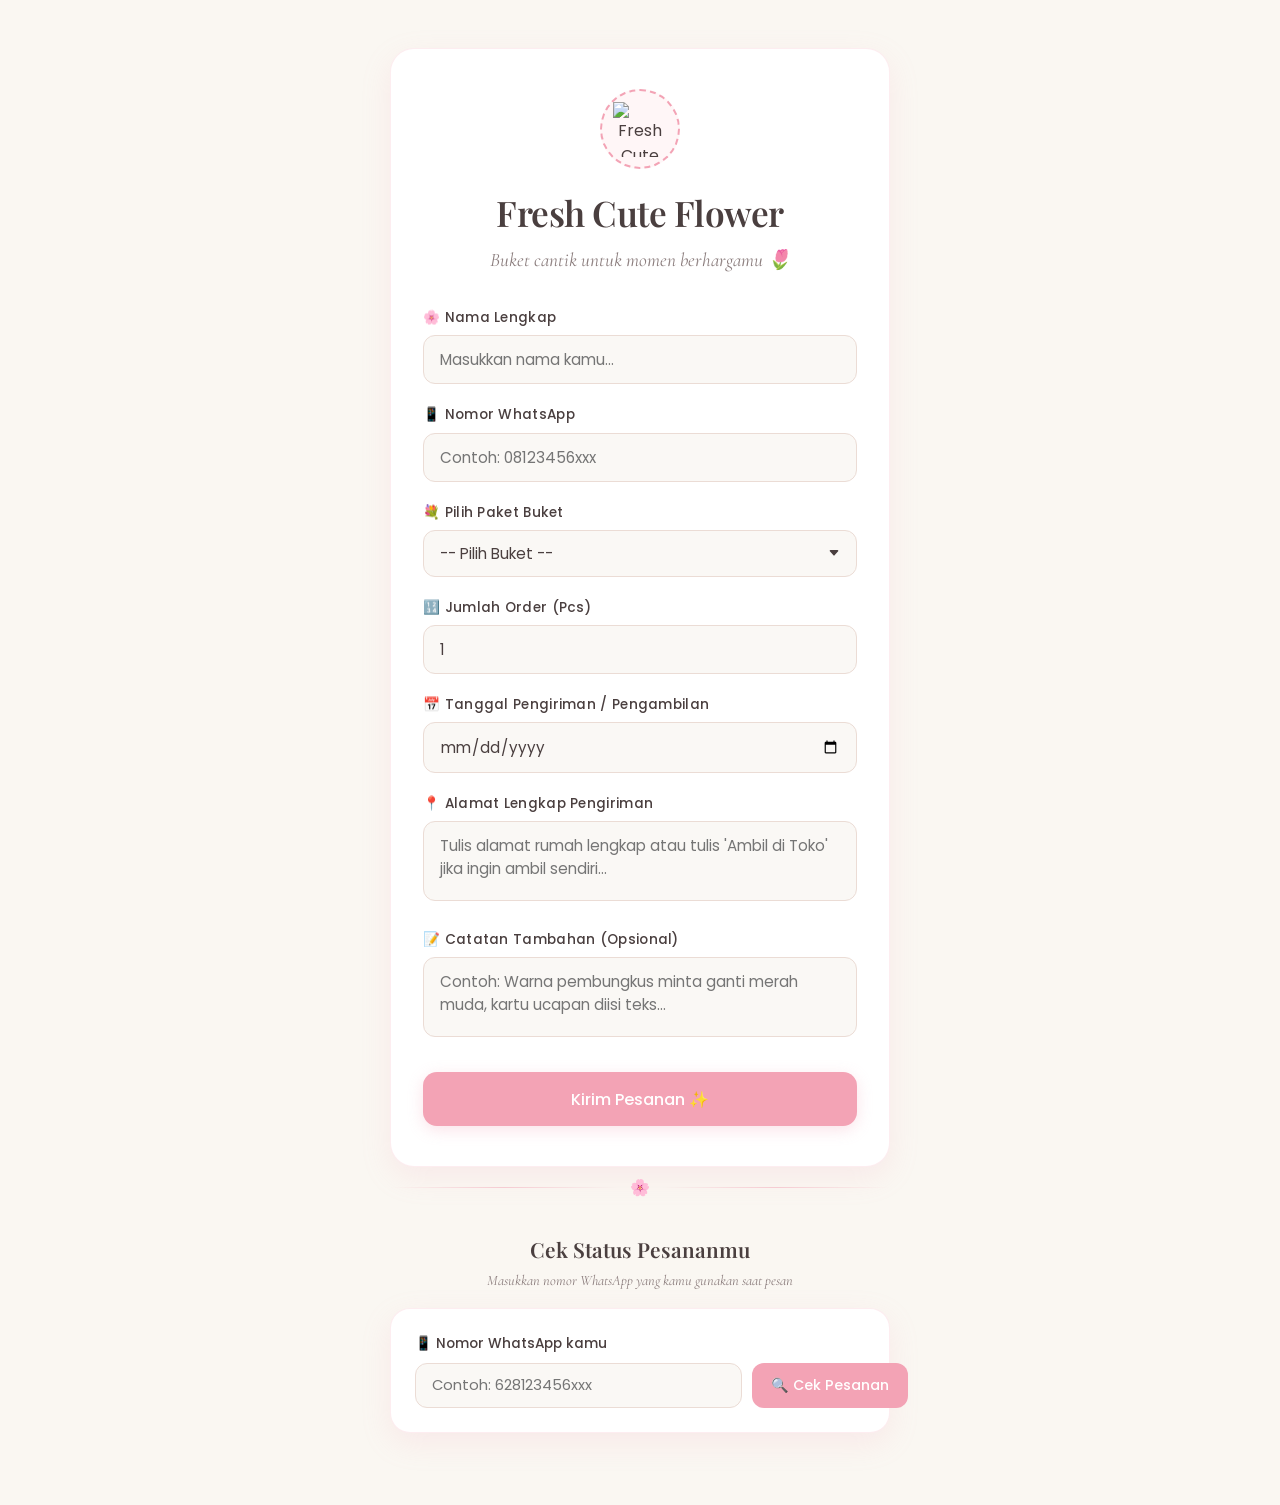
==== commit 51be490e: "Update index.html" ====
--- a/index.html
+++ b/index.html
@@ -38,9 +38,7 @@
         <label for="produk">💐 Pilih Paket Buket</label>
         <select id="produk" class="form-control">
           <option value="" disabled selected>-- Pilih Buket --</option>
-          <option value="Buket 20K">Buket 20K</option>
           <option value="Buket 10K">Buket 10K</option>
-          <option value="Buket 5K">Buket 5K</option>
         </select>
       </div>
       <div class="form-group">
@@ -75,7 +73,7 @@
     <div class="history-search-box">
       <label for="searchHp">📱 Nomor WhatsApp kamu</label>
       <div class="search-row">
-        <input type="tel" id="searchHp" placeholder="Contoh: 08123456xxx"
+        <input type="tel" id="searchHp" placeholder="Contoh: 628123456xxx"
           onkeydown="if(event.key==='Enter') searchHistory()"/>
         <button class="btn-search" onclick="searchHistory()">🔍 Cek Pesanan</button>
       </div>
